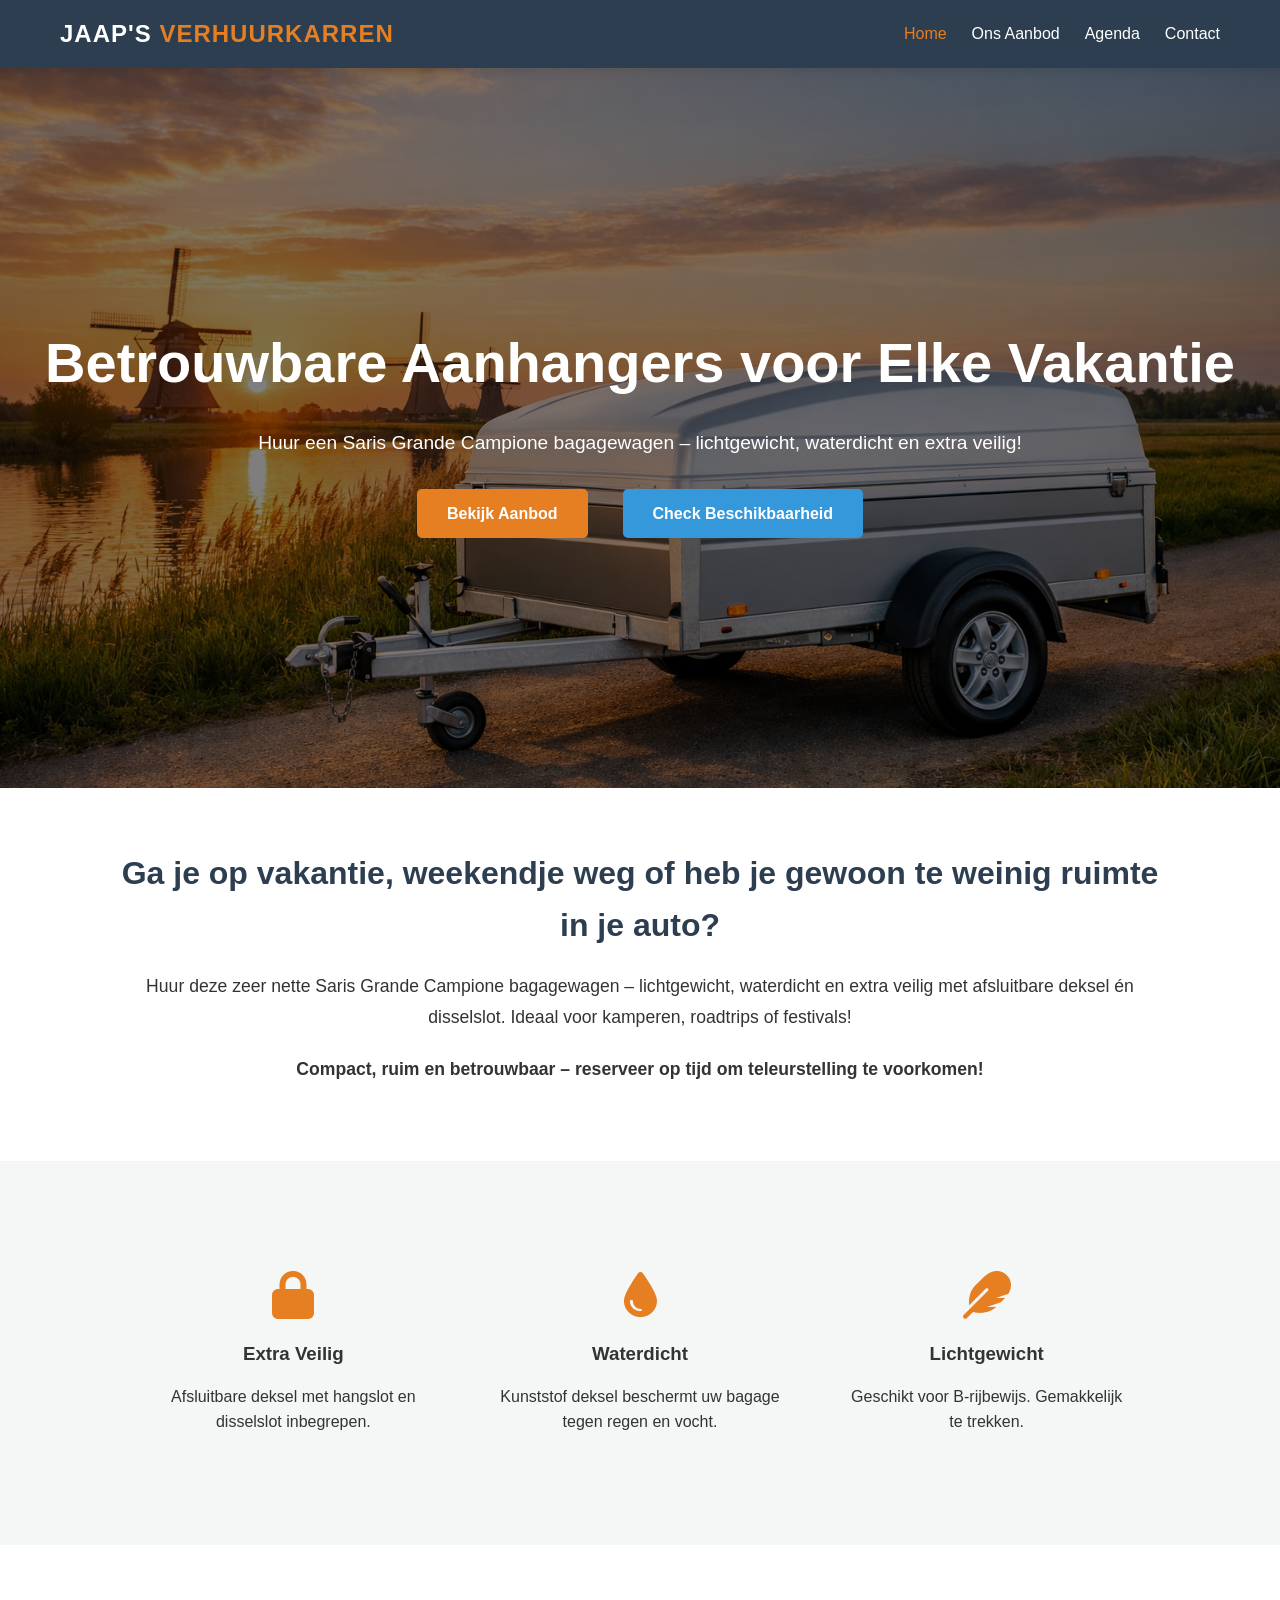
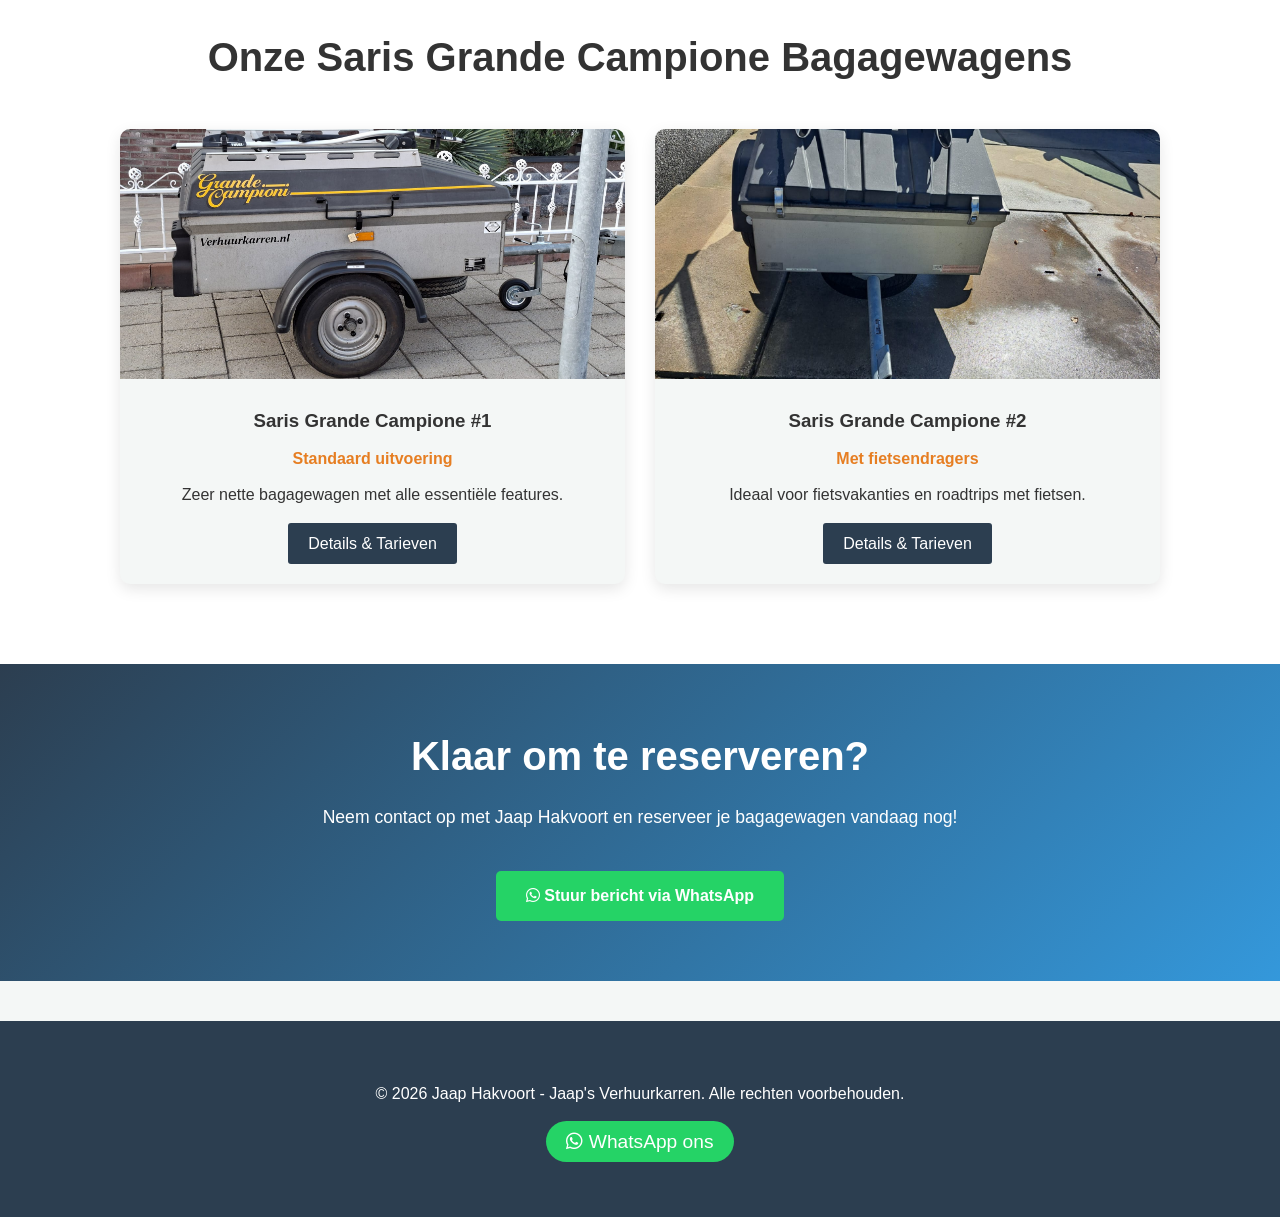
==== index.html @ 9b121885 "Update trailer image source in index.html" ====
<!DOCTYPE html>
<html lang="nl">
<head>
    <meta charset="UTF-8">
    <meta name="viewport" content="width=device-width, initial-scale=1.0">
    <title>Jaap's Verhuurkarren - Saris Grande Campione Bagagewagen Huur</title>
    <link rel="stylesheet" href="stylesheet.css">
    <link rel="stylesheet" href="https://cdnjs.cloudflare.com/ajax/libs/font-awesome/6.0.0/css/all.min.css">
    <!-- Google tag (gtag.js) -->
<script async src="https://www.googletagmanager.com/gtag/js?id=G-QME11CQN93"></script>
<script>
  window.dataLayer = window.dataLayer || [];
  function gtag(){dataLayer.push(arguments);}
  gtag('js', new Date());

  gtag('config', 'G-QME11CQN93');
</script>

</head>
<body>
    <header>
        <nav>
            <div class="logo">Jaap's <span>Verhuurkarren</span></div>
            <ul>
                <li><a href="index.html" class="active">Home</a></li>
                <li><a href="pages/aanbod.html">Ons Aanbod</a></li>
                <li><a href="pages/agenda.html">Agenda</a></li>
                <li><a href="pages/contact.html">Contact</a></li>
            </ul>
        </nav>
    </header>

    <section class="hero" style="background-image: linear-gradient(rgba(0,0,0,0.5), rgba(0,0,0,0.5)), url('img/hero.jpg');">
        <div class="hero-content">
            <h1>Betrouwbare Aanhangers voor Elke Vakantie</h1>
            <p>Huur een Saris Grande Campione bagagewagen – lichtgewicht, waterdicht en extra veilig!</p>
            <div class="hero-btns">
                <a href="pages/aanbod.html" class="btn">Bekijk Aanbod</a>
                <a href="pages/agenda.html" class="btn btn-secondary">Check Beschikbaarheid</a>
            </div>
        </div>
    </section>

    <section class="intro-section">
        <div class="container">
            <div class="intro-text">
                <h2>Ga je op vakantie, weekendje weg of heb je gewoon te weinig ruimte in je auto?</h2>
                <p>Huur deze zeer nette Saris Grande Campione bagagewagen – lichtgewicht, waterdicht en extra veilig met afsluitbare deksel én disselslot. Ideaal voor kamperen, roadtrips of festivals!</p>
                <p style="text-align: center; margin-top: 20px; font-size: 1.1rem;"><strong>Compact, ruim en betrouwbaar – reserveer op tijd om teleurstelling te voorkomen!</strong></p>
            </div>
        </div>
    </section>

    <section class="features">
        <div class="container">
            <div class="feature">
                <i class="fas fa-lock"></i>
                <h3>Extra Veilig</h3>
                <p>Afsluitbare deksel met hangslot en disselslot inbegrepen.</p>
            </div>
            <div class="feature">
                <i class="fas fa-tint"></i>
                <h3>Waterdicht</h3>
                <p>Kunststof deksel beschermt uw bagage tegen regen en vocht.</p>
            </div>
            <div class="feature">
                <i class="fas fa-feather"></i>
                <h3>Lichtgewicht</h3>
                <p>Geschikt voor B-rijbewijs. Gemakkelijk te trekken.</p>
            </div>
        </div>
    </section>

    <section class="trailer-preview">
        <div class="container">
            <h2>Onze Saris Grande Campione Bagagewagens</h2>
            <div class="trailer-grid">
                <div class="trailer-card">
                    <img src="img/foto_kar_voorpagina.jpeg" alt="Saris Grande Campione 1">
                    <div class="card-body">
                        <h3>Saris Grande Campione #1</h3>
                        <p class="card-subtitle">Standaard uitvoering</p>
                        <p>Zeer nette bagagewagen met alle essentiële features.</p>
                        <a href="pages/aanbod.html" class="btn-small">Details & Tarieven</a>
                    </div>
                </div>
                <div class="trailer-card">
                    <img src="img/trailer2.jpg" alt="Saris Grande Campione 2">
                    <div class="card-body">
                        <h3>Saris Grande Campione #2</h3>
                        <p class="card-subtitle">Met fietsendragers</p>
                        <p>Ideaal voor fietsvakanties en roadtrips met fietsen.</p>
                        <a href="pages/aanbod.html" class="btn-small">Details & Tarieven</a>
                    </div>
                </div>
            </div>
        </div>
    </section>

    <section class="cta-section">
        <div class="container">
            <h2>Klaar om te reserveren?</h2>
            <p>Neem contact op met Jaap Hakvoort en reserveer je bagagewagen vandaag nog!</p>
            <a href="#" id="whatsapp-link" class="btn" style="background: #25d366; margin-top: 20px;"><i class="fab fa-whatsapp"></i> Stuur bericht via WhatsApp</a>
        </div>
    </section>

    <footer>
        <div class="container">
            <p>&copy; 2026 Jaap Hakvoort - Jaap's Verhuurkarren. Alle rechten voorbehouden.</p>
            <div class="socials">
                <a href="#" id="whatsapp-link-footer"><i class="fab fa-whatsapp"></i> WhatsApp ons</a>
            </div>
        </div>
    </footer>

    <script src="javascript.js"></script>
</body>
</html>
---- stylesheet.css ----
/* Global Styles */
:root {
    --primary-color: #2c3e50; /* Modern Deep Blue */
    --secondary-color: #e67e22; /* Action Orange */
    --light-bg: #f4f7f6;
    --text-color: #333;
    --white: #ffffff;
    --grey: #bdc3c7;
    --dark: #2c3e50;
    --accent: #3498db;
    --success: #27ae60;
}

* {
    margin: 0;
    padding: 0;
    box-sizing: border-box;
    font-family: 'Segoe UI', Tahoma, Geneva, Verdana, sans-serif;
}

body {
    background-color: var(--light-bg);
    color: var(--text-color);
    line-height: 1.6;
}

.container {
    max-width: 1100px;
    margin: 0 auto;
    padding: 0 30px;
}

/* Header & Nav */
header {
    background: var(--dark);
    color: var(--white);
    padding: 15px 0;
    position: sticky;
    top: 0;
    z-index: 1000;
    box-shadow: 0 2px 10px rgba(0,0,0,0.1);
}

nav {
    display: flex;
    justify-content: space-between;
    align-items: center;
    max-width: 1200px;
    margin: 0 auto;
    padding: 0 20px;
}

.logo {
    font-size: 24px;
    font-weight: bold;
    text-transform: uppercase;
    letter-spacing: 1px;
}

.logo span {
    color: var(--secondary-color);
}

nav ul {
    display: flex;
    list-style: none;
}

nav ul li {
    margin-left: 25px;
}

nav ul li a {
    color: var(--white);
    text-decoration: none;
    font-weight: 500;
    transition: color 0.3s ease;
}

nav ul li a:hover, nav ul li a.active {
    color: var(--secondary-color);
}

/* Hero Section */
.hero {
    height: 80vh;
    background-size: cover;
    background-position: center;
    display: flex;
    align-items: center;
    justify-content: center;
    text-align: center;
    color: var(--white);
}

.hero-content h1 {
    font-size: 3.5rem;
    margin-bottom: 20px;
}

.hero-content p {
    font-size: 1.2rem;
    margin-bottom: 30px;
}

.hero-btns {
    display: flex;
    justify-content: center;
    gap: 15px;
    flex-wrap: wrap;
}

.btn {
    display: inline-block;
    padding: 12px 30px;
    background: var(--secondary-color);
    color: var(--white);
    text-decoration: none;
    border-radius: 5px;
    font-weight: bold;
    transition: background 0.3s ease;
    margin: 0 10px;
    border: none;
    cursor: pointer;
}

.btn:hover {
    background: #d35400;
}

.btn-secondary {
    background: var(--accent);
}

.btn-secondary:hover {
    background: #2980b9;
}

/* Intro Section */
.intro-section {
    padding: 60px 0;
    background: var(--white);
    text-align: center;
}

.intro-text h2 {
    font-size: 2rem;
    margin-bottom: 20px;
    color: var(--dark);
}

.intro-text p {
    font-size: 1.1rem;
    line-height: 1.8;
    margin-bottom: 15px;
}

/* Features */
.features {
    padding: 80px 0;
    background: var(--light-bg);
    text-align: center;
}

.features .container {
    display: flex;
    justify-content: space-around;
    flex-wrap: wrap;
}

.feature {
    flex: 1;
    min-width: 250px;
    padding: 20px;
    margin: 10px;
}

.feature i {
    font-size: 3rem;
    color: var(--secondary-color);
    margin-bottom: 20px;
}

.feature h3 {
    margin-bottom: 15px;
}

/* Trailer Preview */
.trailer-preview {
    padding: 80px 0;
    background: var(--white);
}

.trailer-preview h2 {
    text-align: center;
    margin-bottom: 40px;
    font-size: 2.5rem;
}

.trailer-detail {
    padding: 40px;
    background: var(--white);
    margin-bottom: 60px;
    border-radius: 15px;
    box-shadow: 0 10px 30px rgba(0,0,0,0.08);
}

/* Gallery Styles */
.gallery-container {
    flex: 1;
    min-width: 300px;
    max-width: 600px;
}

.main-image-container {
    width: 100%;
    margin-bottom: 20px;
    border-radius: 12px;
    overflow: hidden;
    box-shadow: 0 6px 20px rgba(0,0,0,0.12);
    background: #f5f5f5;
}

.main-image-container img {
    width: 100%;
    height: 400px;
    object-fit: cover;
    display: block;
    transition: opacity 0.3s ease;
}

.thumbnails-grid {
    display: grid;
    grid-template-columns: repeat(auto-fill, minmax(70px, 1fr));
    gap: 12px;
}

.thumbnail {
    cursor: pointer;
    border-radius: 8px;
    overflow: hidden;
    border: 3px solid #e0e0e0;
    transition: all 0.25s ease;
    background: #f9f9f9;
}

.thumbnail:hover {
    border-color: var(--secondary-color);
    transform: scale(1.05);
    box-shadow: 0 2px 8px rgba(230, 126, 34, 0.2);
}

.thumbnail.active {
    border-color: var(--secondary-color);
    box-shadow: 0 4px 12px rgba(230, 126, 34, 0.4);
}

.thumbnail img {
    width: 100%;
    height: 70px;
    object-fit: cover;
    display: block;
}

.trailer-flex {
    display: flex;
    gap: 50px;
    align-items: flex-start;
    flex-wrap: wrap;
}

.trailer-info {
    flex: 1.2;
    min-width: 300px;
}

.video-section {
    margin-top: 30px;
    padding-top: 30px;
    border-top: 1px solid #eee;
}


.trailer-grid {
    display: grid;
    grid-template-columns: repeat(auto-fit, minmax(300px, 1fr));
    gap: 30px;
}

.trailer-card {
    background: var(--light-bg);
    border-radius: 10px;
    overflow: hidden;
    box-shadow: 0 5px 15px rgba(0,0,0,0.1);
    transition: transform 0.3s ease;
}

.trailer-card:hover {
    transform: translateY(-10px);
}

.trailer-card img {
    width: 100%;
    height: 250px;
    object-fit: cover;
}

.card-body {
    padding: 20px;
    text-align: center;
}

.card-body h3 {
    margin-bottom: 10px;
}

.card-subtitle {
    color: var(--secondary-color);
    font-weight: bold;
    margin-bottom: 10px;
}

.btn-small {
    display: inline-block;
    padding: 8px 20px;
    background: var(--dark);
    color: var(--white);
    text-decoration: none;
    border-radius: 3px;
    margin-top: 15px;
}

/* CTA Section */
.cta-section {
    padding: 60px 0;
    background: linear-gradient(135deg, var(--dark) 0%, var(--accent) 100%);
    color: var(--white);
    text-align: center;
}

.cta-section h2 {
    font-size: 2.5rem;
    margin-bottom: 15px;
}

.cta-section p {
    font-size: 1.1rem;
    margin-bottom: 20px;
}

/* Footer */
footer {
    background: var(--dark);
    color: var(--white);
    padding: 60px 0;
    text-align: center;
    margin-top: 40px;
}

.socials {
    margin-top: 20px;
}

.socials a {
    color: var(--white);
    text-decoration: none;
    font-size: 1.2rem;
    background: #25d366; /* WhatsApp Green */
    padding: 10px 20px;
    border-radius: 50px;
    transition: opacity 0.3s ease;
}

.socials a:hover {
    opacity: 0.8;
}

/* Pricing Tables */
.pricing-table {
    width: 100%;
    border-collapse: collapse;
    margin: 20px 0;
    background: var(--white);
    border-radius: 8px;
    overflow: hidden;
    box-shadow: 0 2px 8px rgba(0,0,0,0.05);
}

.pricing-table th {
    background: var(--dark);
    color: var(--white);
    padding: 15px;
    text-align: left;
    font-weight: bold;
}

.pricing-table td {
    padding: 12px 15px;
    border-bottom: 1px solid #eee;
}

.pricing-table tr:hover {
    background: #f9f9f9;
}

/* Specs Table */
.specs-table {
    width: 100%;
    border-collapse: collapse;
    margin-top: 20px;
}

.specs-table td {
    padding: 12px 15px;
    border-bottom: 1px solid #ddd;
}

.specs-table td:first-child {
    font-weight: bold;
    color: var(--primary-color);
    width: 40%;
    background: #f9f9f9;
}

.specs-table tr:last-child td {
    border-bottom: none;
}

/* Checklist Styles */
.checklist {
    list-style: none;
    padding: 0;
    margin: 20px 0;
    text-align: center;
}

.checklist li {
    padding: 10px 0;
    padding-left: 30px;
    position: relative;
}

.checklist li:before {
    content: "✓";
    position: absolute;
    left: 0;
    color: var(--success);
    font-weight: bold;
    font-size: 1.2rem;
}

/* Agenda / Calendar Styles */
.calendar-container {
    background: var(--white);
    padding: 30px;
    border-radius: 10px;
    box-shadow: 0 5px 15px rgba(0,0,0,0.1);
    margin-top: 30px;
}

#calendar {
    display: grid;
    grid-template-columns: repeat(7, 1fr);
    gap: 5px;
}

.calendar-header {
    display: flex;
    justify-content: space-between;
    align-items: center;
    margin-bottom: 20px;
}

.day {
    padding: 15px;
    text-align: center;
    border: 1px solid #eee;
    background: #fafafa;
}

.day.header {
    background: var(--dark);
    color: var(--white);
    font-weight: bold;
}

.day.available {
    background: #e8f5e9;
    color: #2e7d32;
    cursor: pointer;
}

.day.booked {
    background: #ffebee;
    color: #c62828;
    text-decoration: line-through;
}

/* Responsive */
@media (max-width: 768px) {
    nav {
        flex-direction: column;
    }
    nav ul {
        margin-top: 15px;
    }
    nav ul li {
        margin: 0 10px;
    }
    .hero-content h1 {
        font-size: 2.5rem;
    }
    .intro-text h2 {
        font-size: 1.5rem;
    }
    .hero-btns {
        flex-direction: column;
    }
    .hero-btns .btn {
        width: 100%;
    }
}

    .trailer-flex {
        flex-direction: column;
        gap: 30px;
    }
    .gallery-container {
        max-width: 100%;
    }
    .main-image-container img {
        height: 300px;
    }
    .thumbnails-grid {
        grid-template-columns: repeat(auto-fill, minmax(60px, 1fr));
    }
    .thumbnail img {
        height: 60px;
    }
    .video-grid {
        grid-template-columns: 1fr;
    }
}
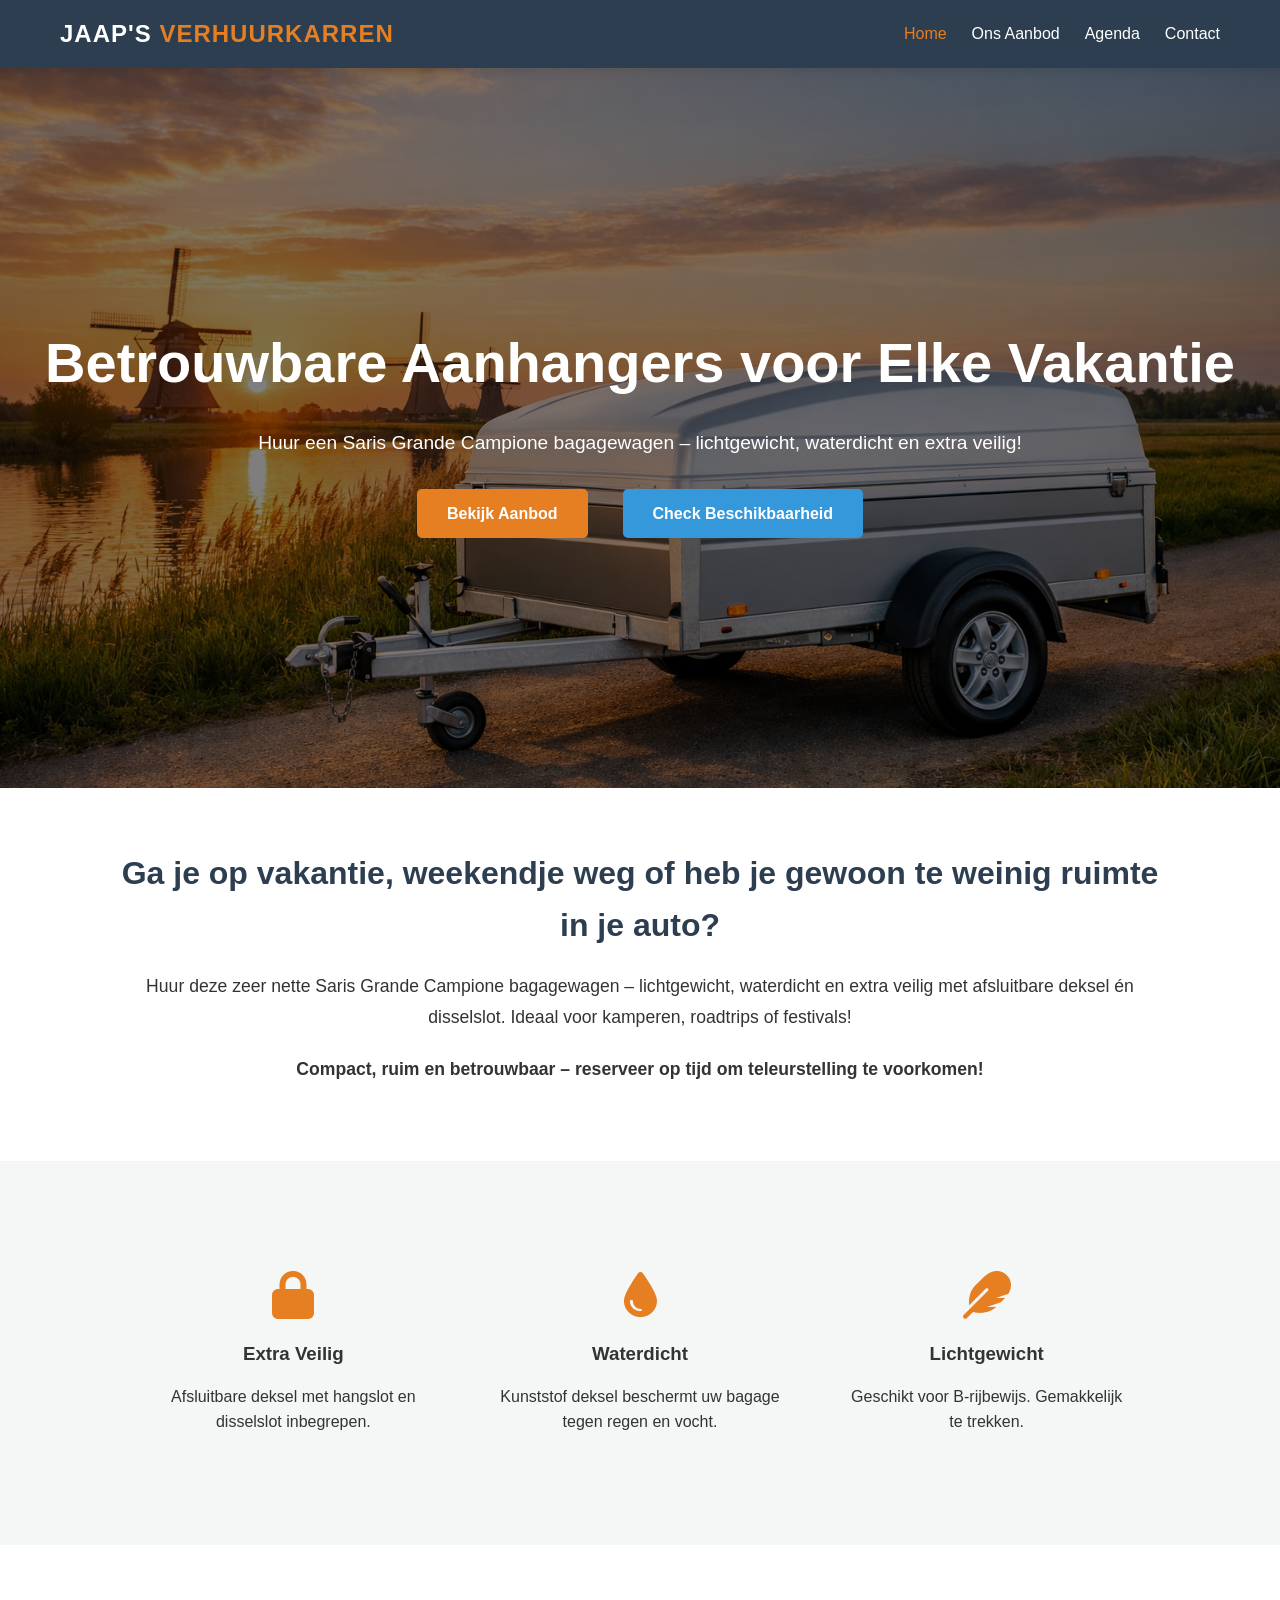
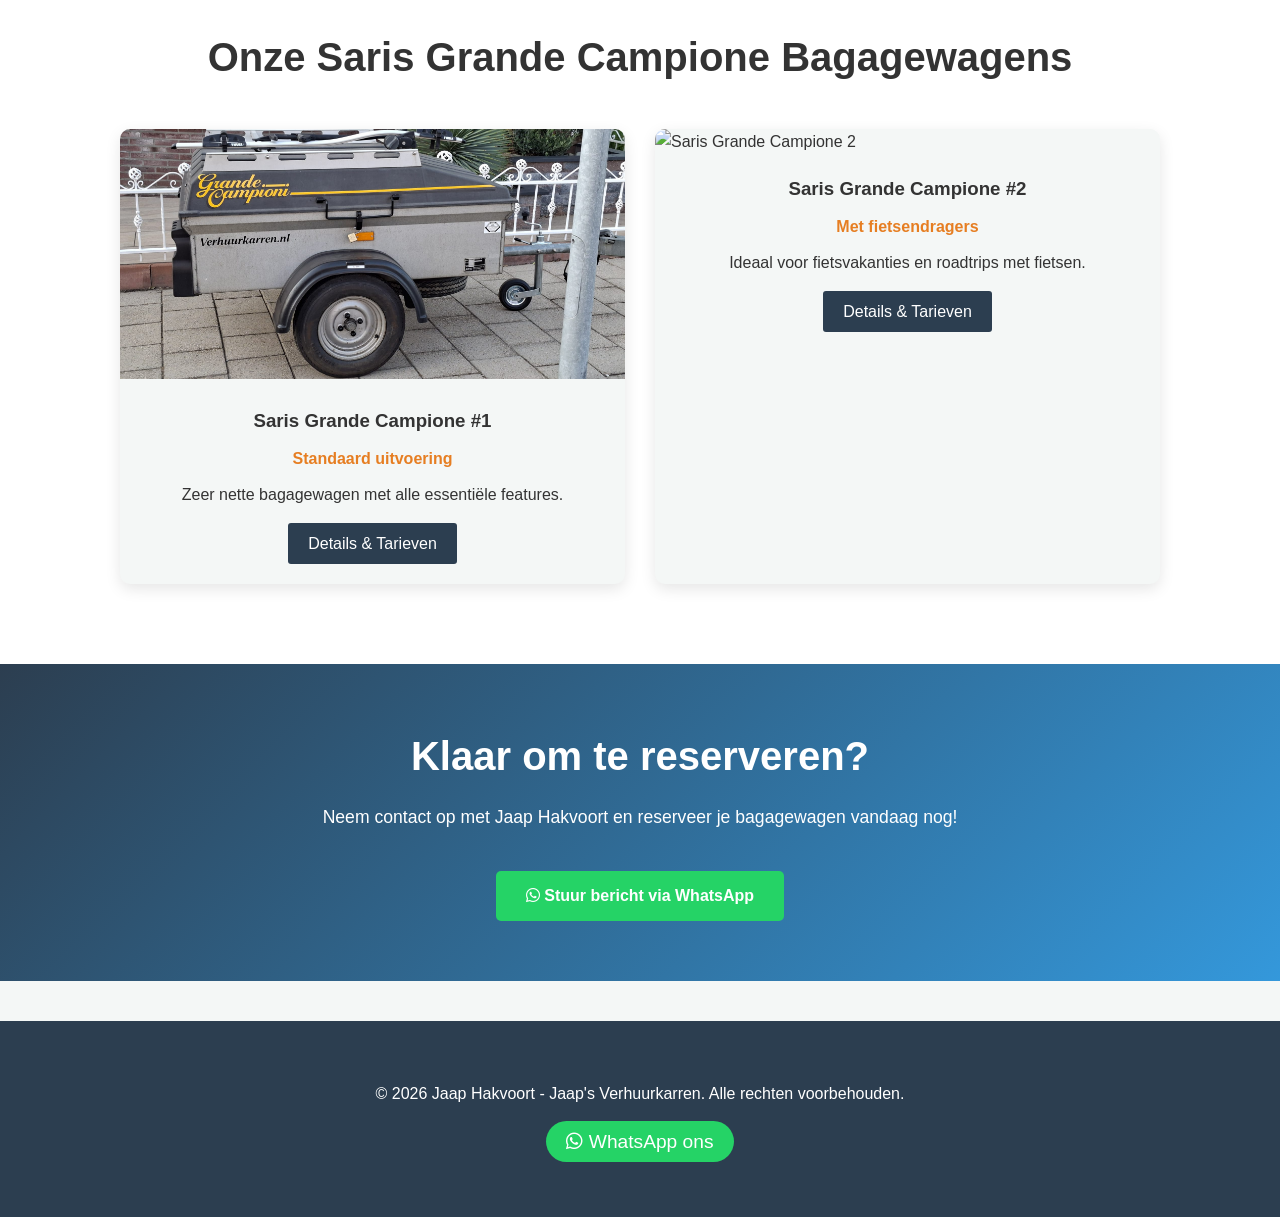
==== commit d74e8570: "Update trailer image in index.html" ====
--- a/index.html
+++ b/index.html
@@ -85,7 +85,7 @@
                     </div>
                 </div>
                 <div class="trailer-card">
-                    <img src="img/trailer2.jpg" alt="Saris Grande Campione 2">
+                    <img src="img/a4.jpg" alt="Saris Grande Campione 2">
                     <div class="card-body">
                         <h3>Saris Grande Campione #2</h3>
                         <p class="card-subtitle">Met fietsendragers</p>
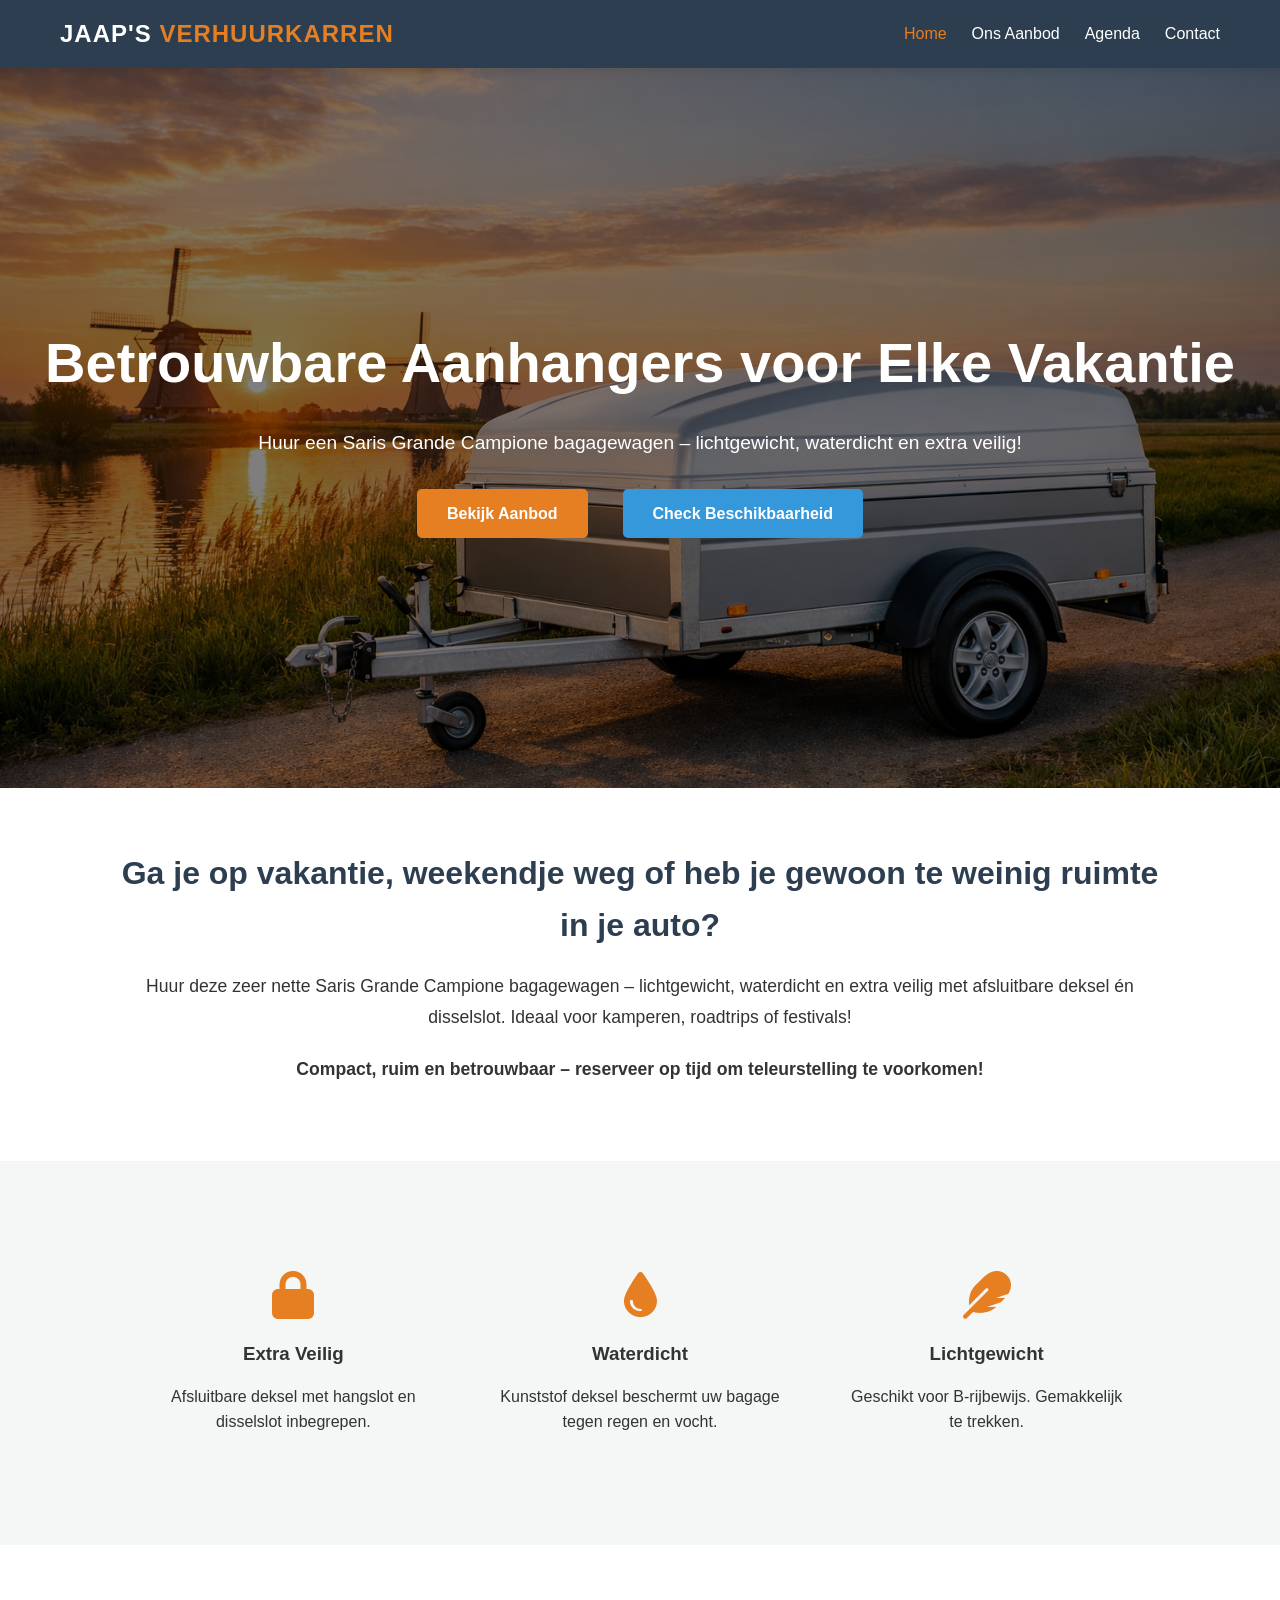
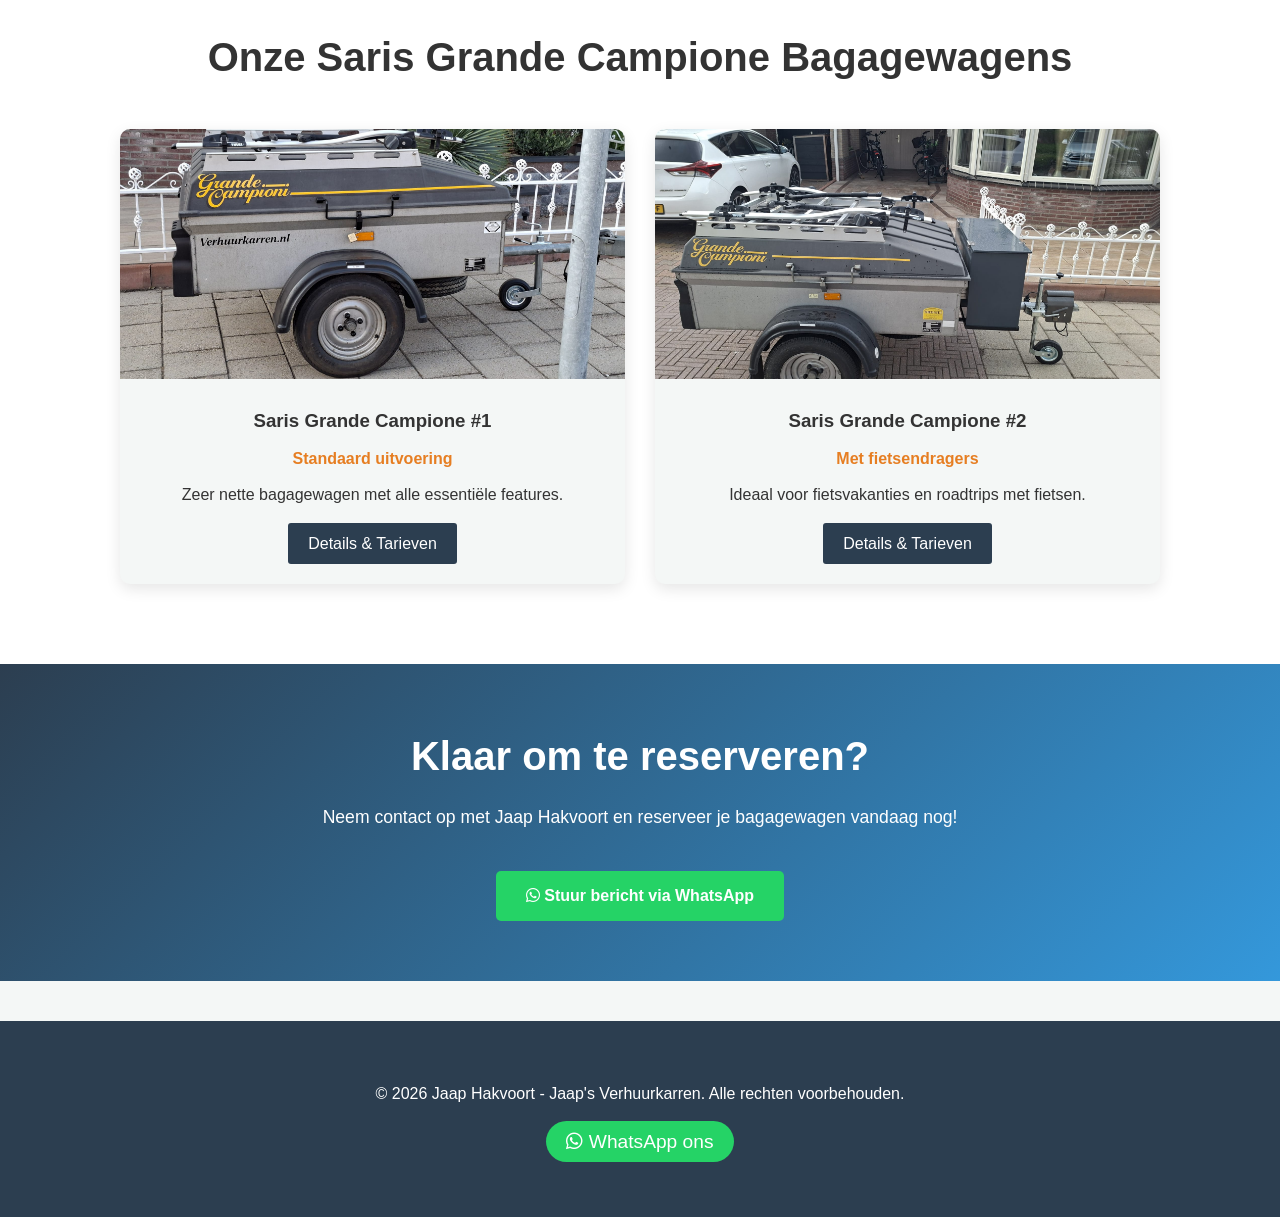
==== commit 73ff56d1: "Change image file format from .jpg to .jpeg" ====
--- a/index.html
+++ b/index.html
@@ -85,7 +85,7 @@
                     </div>
                 </div>
                 <div class="trailer-card">
-                    <img src="img/a4.jpg" alt="Saris Grande Campione 2">
+                    <img src="img/a4.jpeg" alt="Saris Grande Campione 2">
                     <div class="card-body">
                         <h3>Saris Grande Campione #2</h3>
                         <p class="card-subtitle">Met fietsendragers</p>
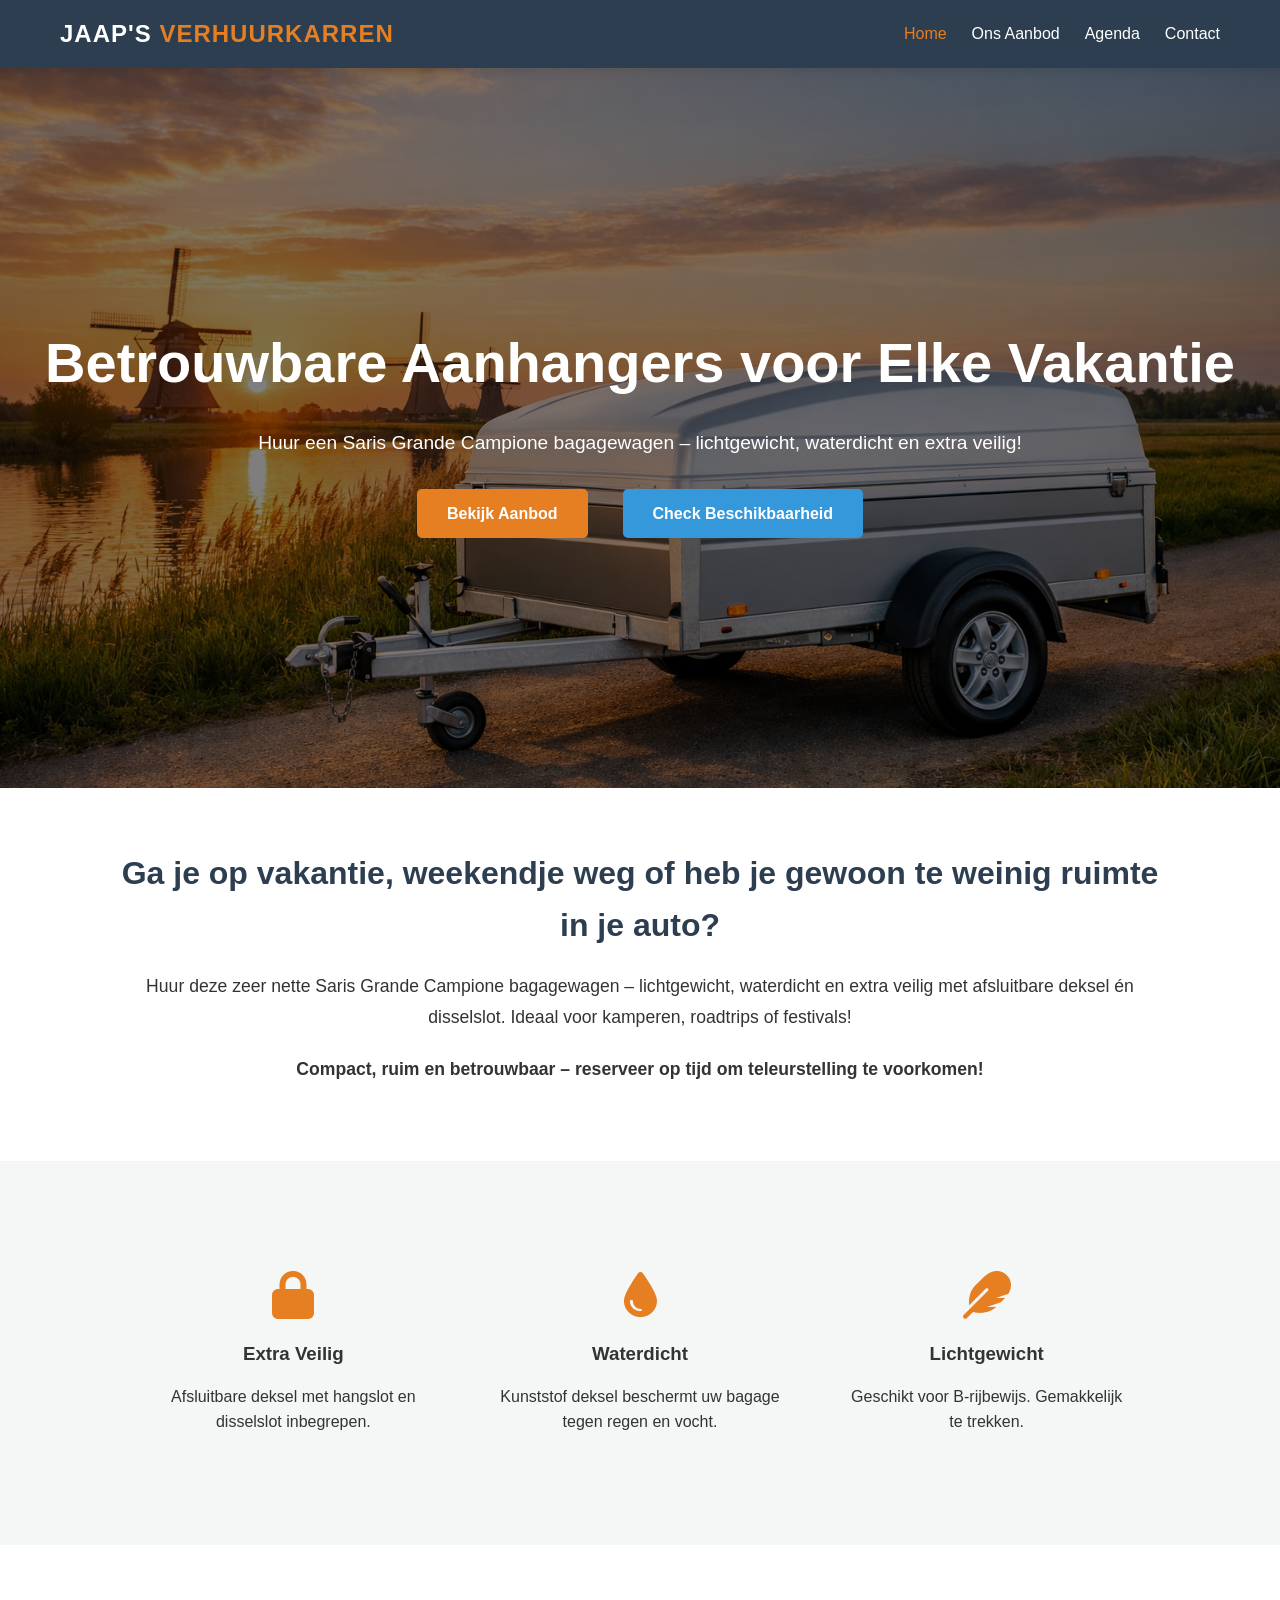
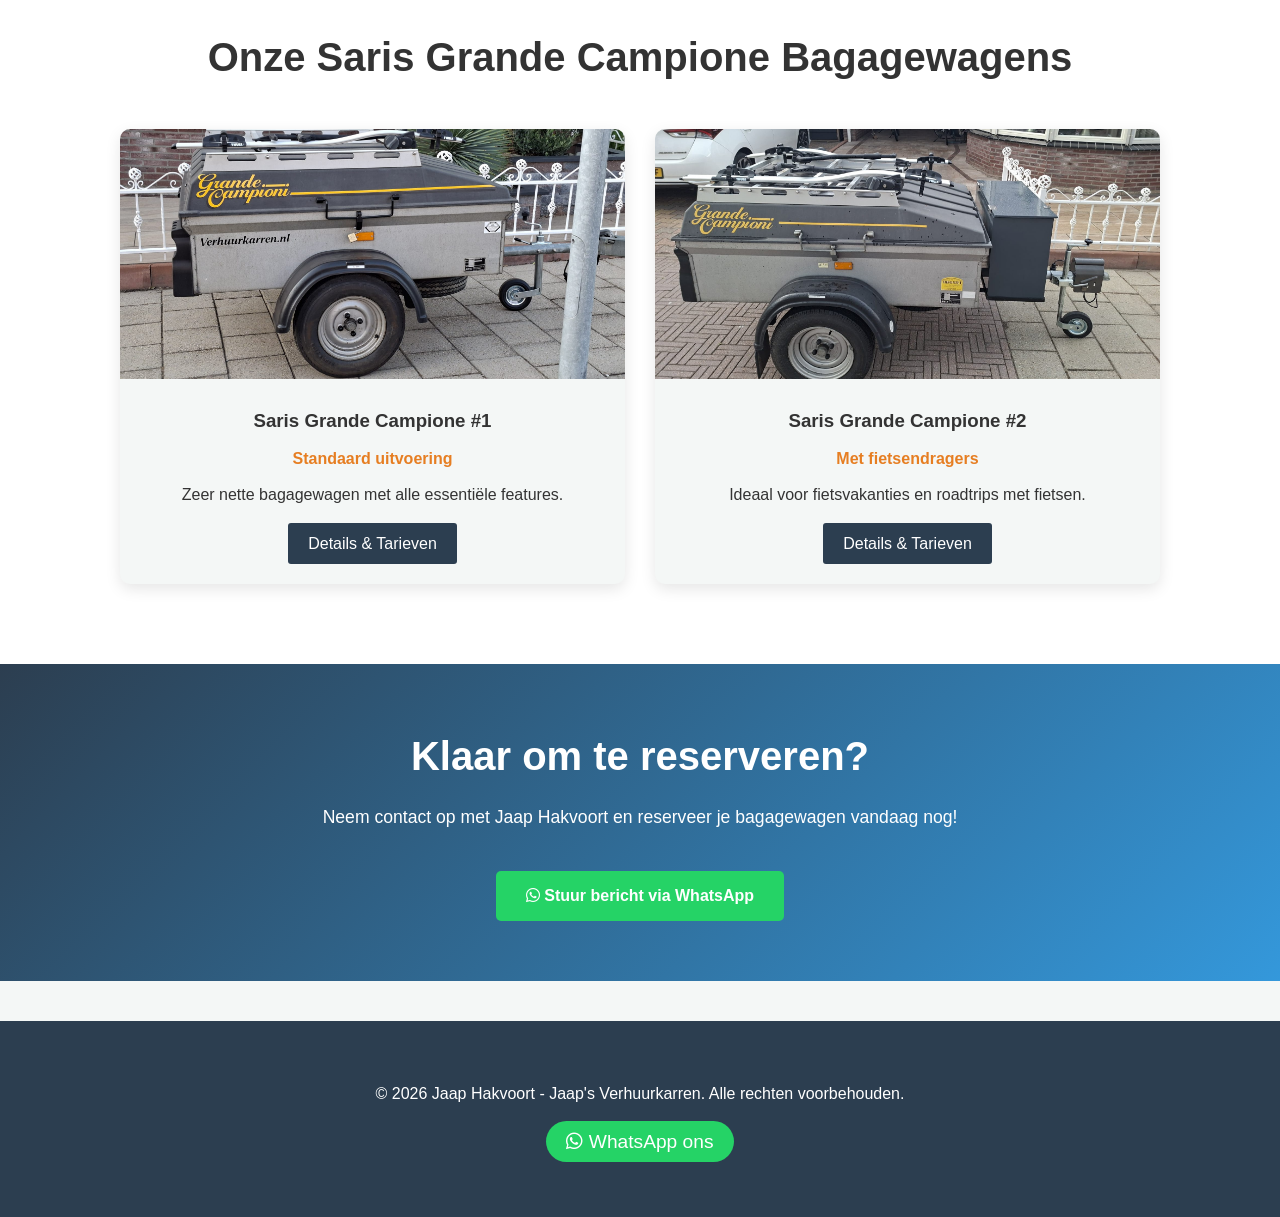
==== commit ead73f65: "Replace image source in trailer card" ====
--- a/index.html
+++ b/index.html
@@ -85,7 +85,7 @@
                     </div>
                 </div>
                 <div class="trailer-card">
-                    <img src="img/a4.jpeg" alt="Saris Grande Campione 2">
+                    <img src="img/a99.jpeg" alt="Saris Grande Campione 2">
                     <div class="card-body">
                         <h3>Saris Grande Campione #2</h3>
                         <p class="card-subtitle">Met fietsendragers</p>
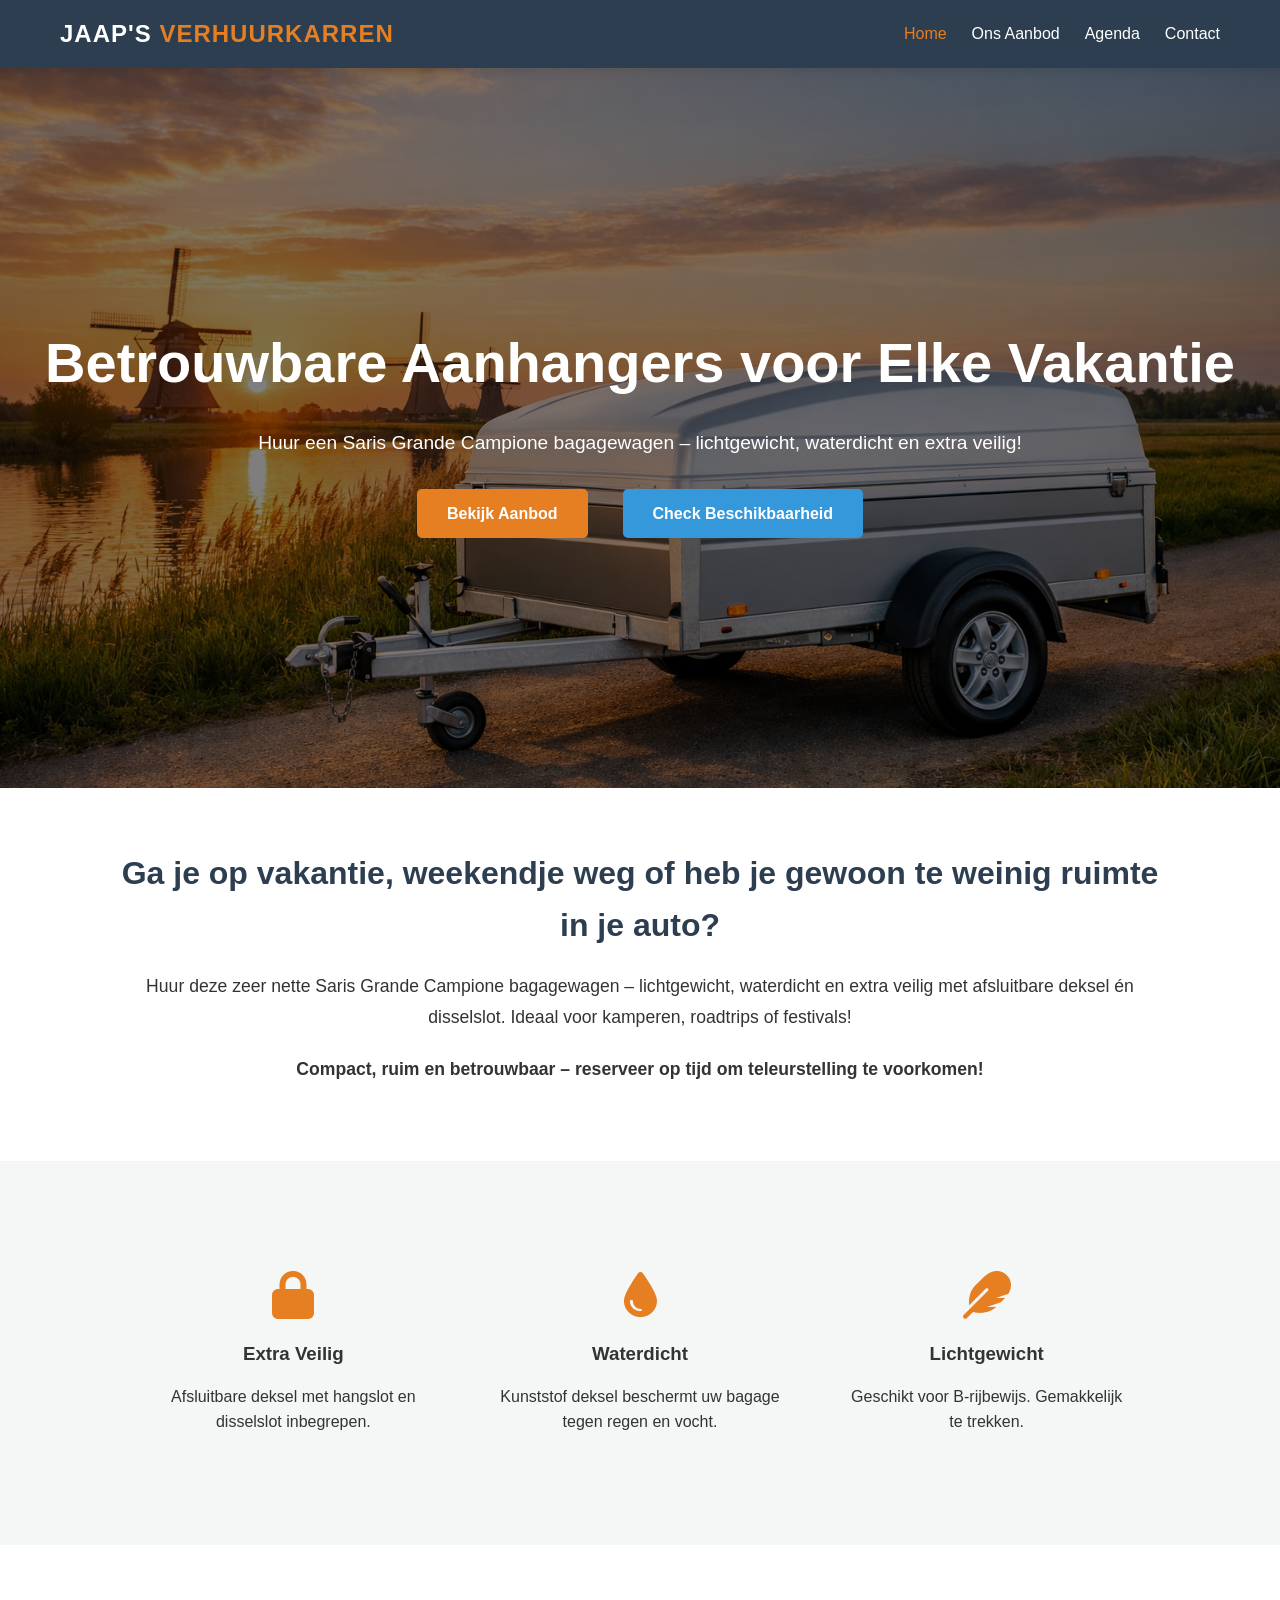
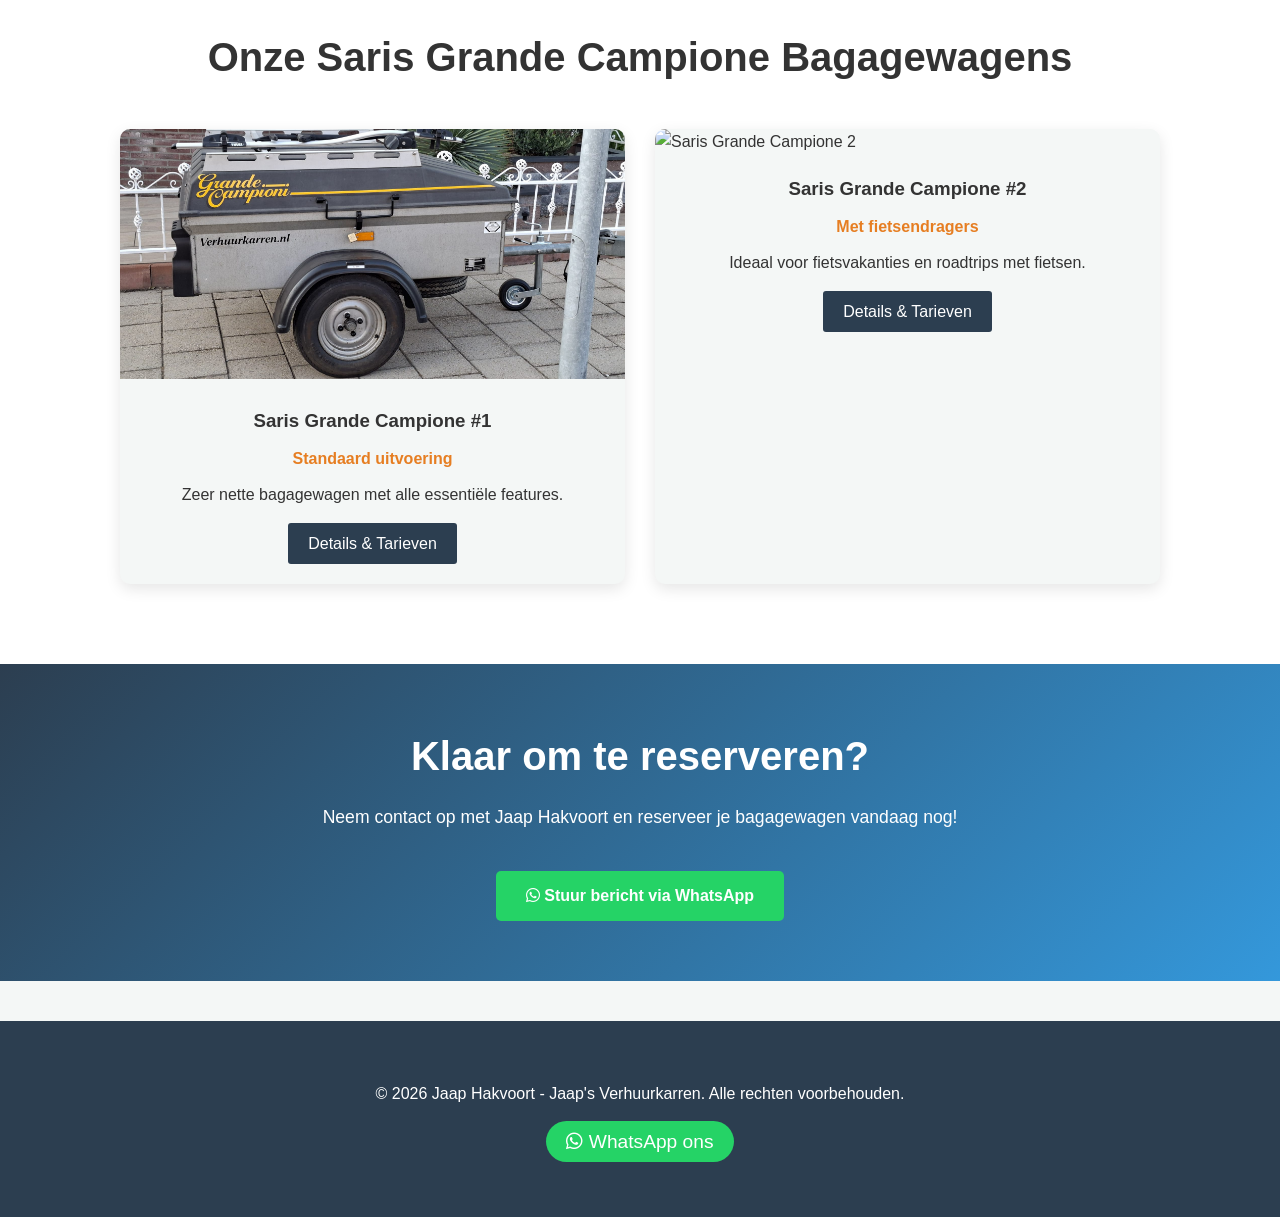
==== commit e911fa2f: "Update image source for Saris Grande Campione 2" ====
--- a/index.html
+++ b/index.html
@@ -85,7 +85,7 @@
                     </div>
                 </div>
                 <div class="trailer-card">
-                    <img src="img/a99.jpeg" alt="Saris Grande Campione 2">
+                    <img src="img/a199.jpeg" alt="Saris Grande Campione 2">
                     <div class="card-body">
                         <h3>Saris Grande Campione #2</h3>
                         <p class="card-subtitle">Met fietsendragers</p>
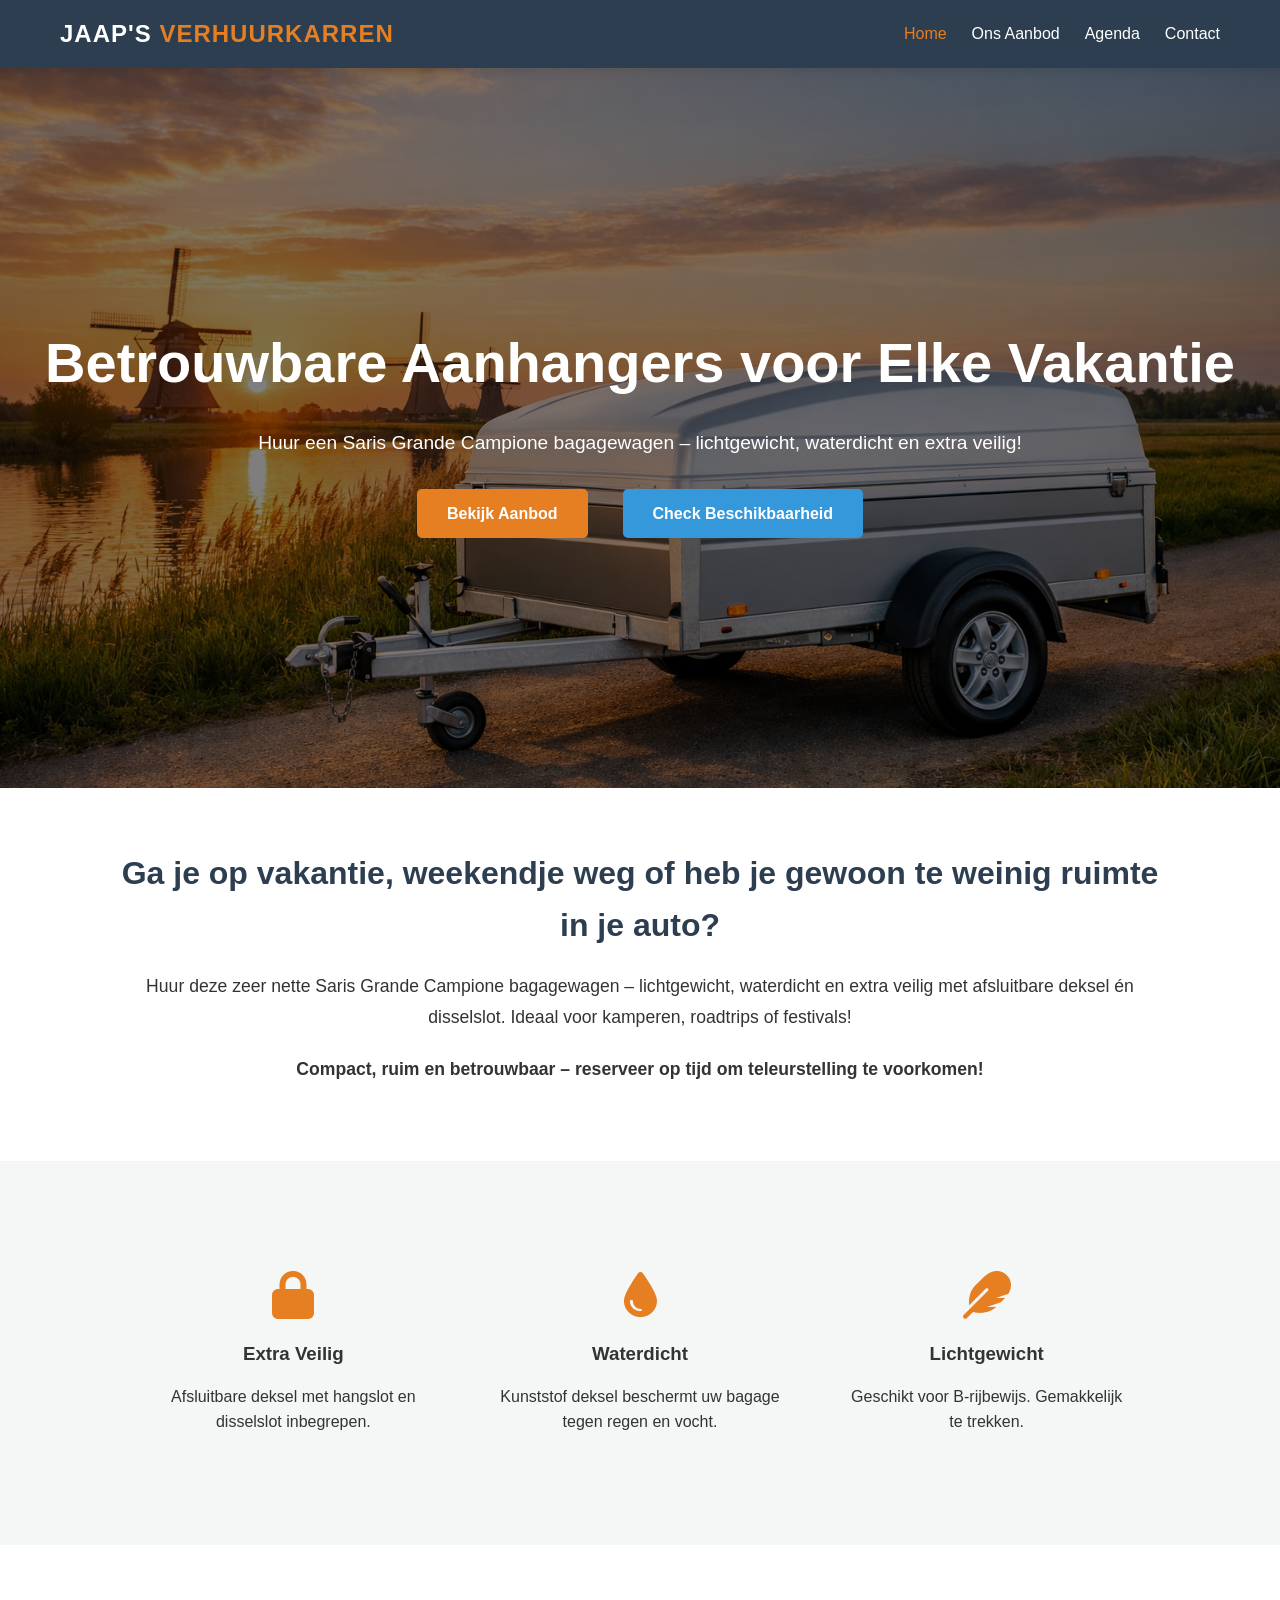
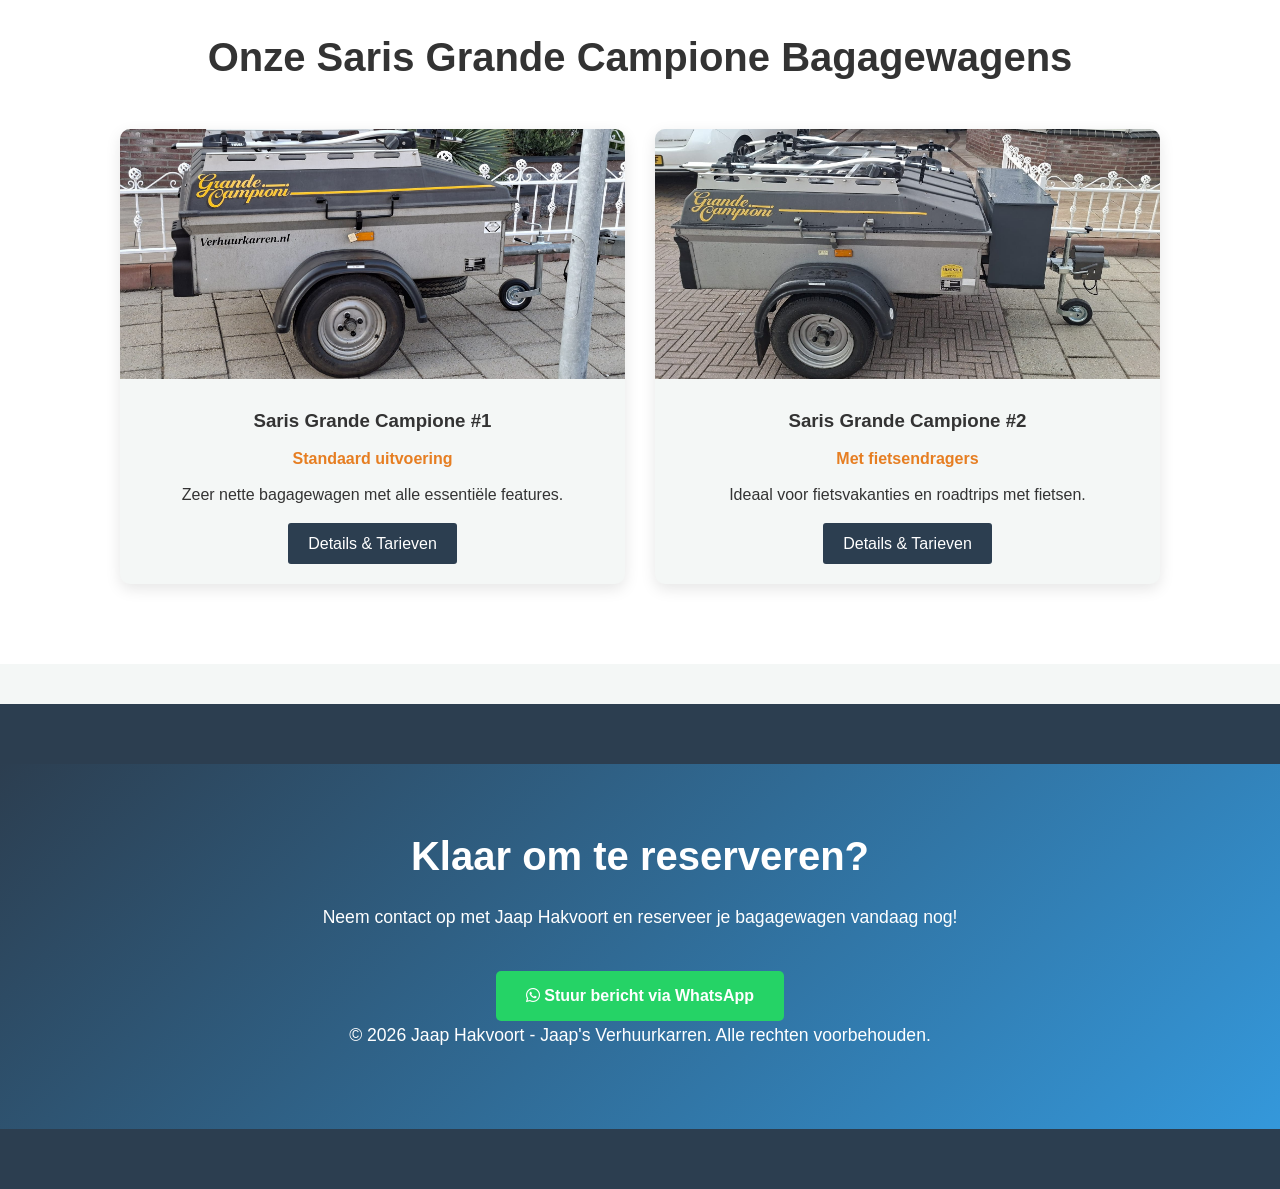
==== commit cfb03280: "Refactor footer section in index.html" ====
--- a/index.html
+++ b/index.html
@@ -97,21 +97,18 @@
         </div>
     </section>
 
+    
+
+    <footer>
     <section class="cta-section">
         <div class="container">
             <h2>Klaar om te reserveren?</h2>
             <p>Neem contact op met Jaap Hakvoort en reserveer je bagagewagen vandaag nog!</p>
             <a href="#" id="whatsapp-link" class="btn" style="background: #25d366; margin-top: 20px;"><i class="fab fa-whatsapp"></i> Stuur bericht via WhatsApp</a>
+             <p>&copy; 2026 Jaap Hakvoort - Jaap's Verhuurkarren. Alle rechten voorbehouden.</p>
         </div>
     </section>
-
-    <footer>
-        <div class="container">
-            <p>&copy; 2026 Jaap Hakvoort - Jaap's Verhuurkarren. Alle rechten voorbehouden.</p>
-            <div class="socials">
-                <a href="#" id="whatsapp-link-footer"><i class="fab fa-whatsapp"></i> WhatsApp ons</a>
-            </div>
-        </div>
+        
     </footer>
 
     <script src="javascript.js"></script>
